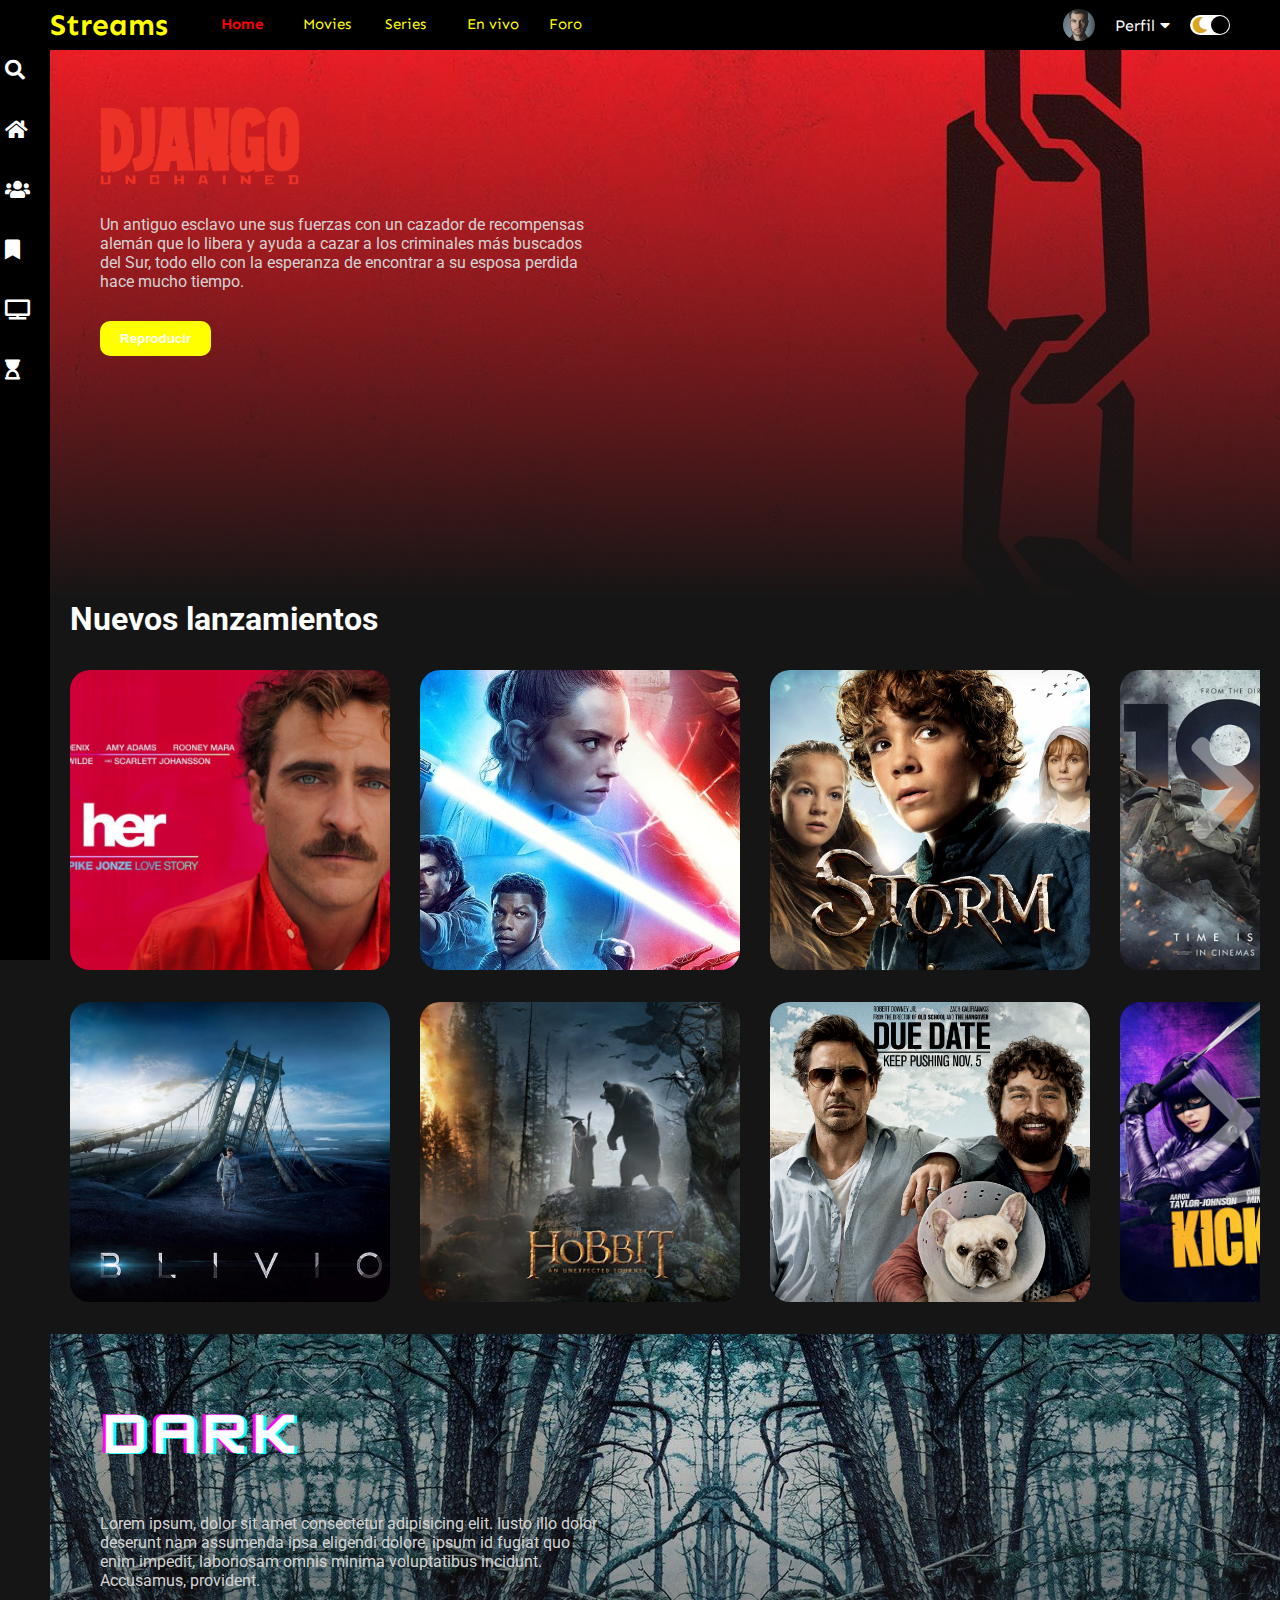
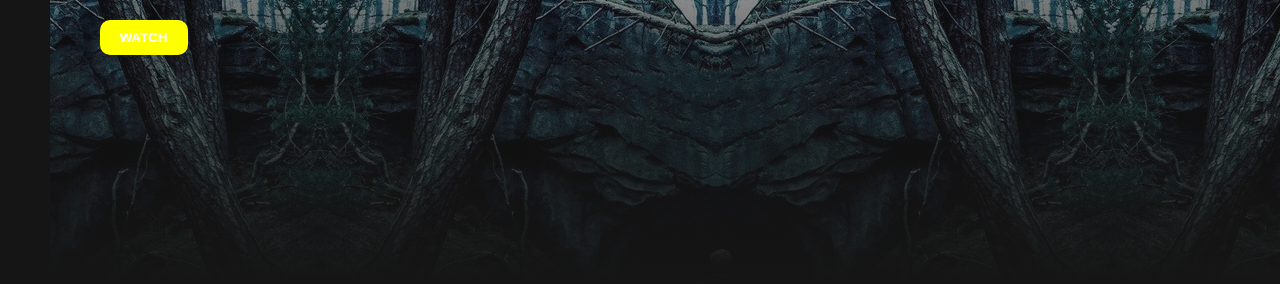
==== index.html @ 4005c440 "Proyecto con solo diseño" ====
<html lang="en">

<head>
    <meta charset="UTF-8">
    <meta http-equiv="X-UA-Compatible" content="IE=edge">
    <meta name="viewport" content="width=device-width, initial-scale=1.0">
    <link rel="stylesheet" href="style.css">
    <link
        href="https://fonts.googleapis.com/css2?family=Roboto:wght@100;300;400;500;700;900&family=Sen:wght@400;700;800&display=swap"
        rel="stylesheet">
    <link rel="stylesheet" href="https://cdnjs.cloudflare.com/ajax/libs/font-awesome/5.15.2/css/all.min.css">
    <title>StreamLigth</title>
</head>

<body>
    <div class="navbar">
        <div class="navbar-container">
            <div class="logo-container">
                <h1 class="logo">Streams</h1>
            </div>
            <div class="menu-container">
                <ul class="menu-list">
                    <a class="menu-list-item active" href="index.html">Home</a>
                    <a class="menu-list-item" href="movies.html">Movies</a>
                    <a class="menu-list-item" href="series.html">Series</a>
                    <a class="menu-list-item">En vivo</a>
                    <a class="menu-list-item">Foro</a>
                </ul>
            </div>
            <div class="profile-container">
                <img class="profile-picture" src="img/profile.jpg" alt="">
                <div class="profile-text-container">
                    <span class="profile-text">Perfil</span>
                    <a class="fas fa-caret-down"></a>
                </div>
                <div class="toggle">
                    <i class="fas fa-moon toggle-icon"></i>
                    <i class="fas fa-sun toggle-icon"></i>
                    <div class="toggle-ball"></div>
                </div>
            </div>
        </div>
    </div>
    <div class="sidebar">
        <a class="left-menu-icon fas fa-search"></a>
        <a class="left-menu-icon fas fa-home" link="index.html"></a>
        <a class="left-menu-icon fas fa-users"></a>
        <a class="left-menu-icon fas fa-bookmark"></a>
        <a class="left-menu-icon fas fa-tv"></a>
        <a class="left-menu-icon fas fa-hourglass-start"></a>
    </div>
    <div class="container">
        <div class="content-container">
            <div class="featured-content"
                style="background: linear-gradient(to bottom, rgba(0,0,0,0), #151515), url('img/f-1.jpg');">
                <img class="featured-title" src="img/f-t-1.png" alt="">
                <p class="featured-desc">Un antiguo esclavo une sus fuerzas con un cazador de recompensas alemán que lo libera y ayuda a cazar a los criminales más buscados del Sur, todo ello con la esperanza de encontrar a su esposa perdida hace mucho tiempo.</p>
                <button class="featured-button">Reproducir</button>
            </div>
            <div class="movie-list-container">
                <h1 class="movie-list-title">Nuevos lanzamientos</h1>
                <div class="movie-list-wrapper">
                    <div class="movie-list">
                        <div class="movie-list-item">
                            <img class="movie-list-item-img" src="img/1.jpeg" alt="">
                            <span class="movie-list-item-title">Her</span>
                            <p class="movie-list-item-desc">En Los Ángeles, Theodore es un escritor desanimado que escribe cartas emotivas para otras personas. Él desarrolla una relación amorosa especial con el sistema operativo de su ordenador y su teléfono, una intuitiva y sensible entidad llamada Samantha.
                            </p>
                            <button class="movie-list-item-button">Reproducir</button>
                        </div>
                        <div class="movie-list-item">
                            <img class="movie-list-item-img" src="img/2.jpeg" alt="">
                            <span class="movie-list-item-title">Star Wars</span>
                            <p class="movie-list-item-desc">Lorem ipsum dolor sit amet consectetur adipisicing elit. At
                                hic fugit similique accusantium.</p>
                            <button class="movie-list-item-button">Reproducir</button>
                        </div>
                        <div class="movie-list-item">
                            <img class="movie-list-item-img" src="img/3.jpg" alt="">
                            <span class="movie-list-item-title">Storm</span>
                            <p class="movie-list-item-desc">Lorem ipsum dolor sit amet consectetur adipisicing elit. At
                                hic fugit similique accusantium.</p>
                            <button class="movie-list-item-button">Reproducir</button>
                        </div>
                        <div class="movie-list-item">
                            <img class="movie-list-item-img" src="img/4.jpg" alt="">
                            <span class="movie-list-item-title">1917</span>
                            <p class="movie-list-item-desc">Lorem ipsum dolor sit amet consectetur adipisicing elit. At
                                hic fugit similique accusantium.</p>
                            <button class="movie-list-item-button">Reproducir</button>
                        </div>
                        <div class="movie-list-item">
                            <img class="movie-list-item-img" src="img/5.jpg" alt="">
                            <span class="movie-list-item-title">Avengers</span>
                            <p class="movie-list-item-desc">Lorem ipsum dolor sit amet consectetur adipisicing elit. At
                                hic fugit similique accusantium.</p>
                            <button class="movie-list-item-button">Reproducir</button>
                        </div>
                        <div class="movie-list-item">
                            <img class="movie-list-item-img" src="img/6.jpg" alt="">
                            <span class="movie-list-item-title">Her</span>
                            <p class="movie-list-item-desc">Lorem ipsum dolor sit amet consectetur adipisicing elit. At
                                hic fugit similique accusantium.</p>
                            <button class="movie-list-item-button">Watch</button>
                        </div>
                        <div class="movie-list-item">
                            <img class="movie-list-item-img" src="img/7.jpg" alt="">
                            <span class="movie-list-item-title">Her</span>
                            <p class="movie-list-item-desc">Lorem ipsum dolor sit amet consectetur adipisicing elit. At
                                hic fugit similique accusantium.</p>
                            <button class="movie-list-item-button">Reproducir</button>
                        </div>
                    </div>
                    <i class="fas fa-chevron-right arrow"></i>
                </div>
            </div>
            <div class="movie-list-container">
                <div class="movie-list-wrapper">
                    <div class="movie-list">
                        <div class="movie-list-item">
                            <img class="movie-list-item-img" src="img/8.jpg" alt="">
                            <span class="movie-list-item-title">Oblivion</span>
                            <p class="movie-list-item-desc">Lorem ipsum dolor sit amet consectetur adipisicing elit. At
                                hic fugit similique accusantium.</p>
                            <button class="movie-list-item-button">Watch</button>
                        </div>
                        <div class="movie-list-item">
                            <img class="movie-list-item-img" src="img/9.jpg" alt="">
                            <span class="movie-list-item-title">El Hobbit</span>
                            <p class="movie-list-item-desc">Lorem ipsum dolor sit amet consectetur adipisicing elit. At
                                hic fugit similique accusantium.</p>
                            <button class="movie-list-item-button">Watch</button>
                        </div>
                        <div class="movie-list-item">
                            <img class="movie-list-item-img" src="img/10.jpg" alt="">
                            <span class="movie-list-item-title">Todo un parto</span>
                            <p class="movie-list-item-desc">Lorem ipsum dolor sit amet consectetur adipisicing elit. At
                                hic fugit similique accusantium.</p>
                            <button class="movie-list-item-button">Watch</button>
                        </div>
                        <div class="movie-list-item">
                            <img class="movie-list-item-img" src="img/11.jpg" alt="">
                            <span class="movie-list-item-title">Kick-Ass 2</span>
                            <p class="movie-list-item-desc">Lorem ipsum dolor sit amet consectetur adipisicing elit. At
                                hic fugit similique accusantium.</p>
                            <button class="movie-list-item-button">Watch</button>
                        </div>
                        <div class="movie-list-item">
                            <img class="movie-list-item-img" src="img/12.jpg" alt="">
                            <span class="movie-list-item-title">Emoji</span>
                            <p class="movie-list-item-desc">Lorem ipsum dolor sit amet consectetur adipisicing elit. At
                                hic fugit similique accusantium.</p>
                            <button class="movie-list-item-button">Watch</button>
                        </div>
                        <div class="movie-list-item">
                            <img class="movie-list-item-img" src="img/17.jpg" alt="">
                            <span class="movie-list-item-title">Her</span>
                            <p class="movie-list-item-desc">Lorem ipsum dolor sit amet consectetur adipisicing elit. At
                                hic fugit similique accusantium.</p>
                            <button class="movie-list-item-button">Watch</button>
                        </div>
                        <div class="movie-list-item">
                            <img class="movie-list-item-img" src="img/18.jpg" alt="">
                            <span class="movie-list-item-title">Her</span>
                            <p class="movie-list-item-desc">Lorem ipsum dolor sit amet consectetur adipisicing elit. At
                                hic fugit similique accusantium.</p>
                            <button class="movie-list-item-button">Watch</button>
                        </div>
                        <div class="movie-list-item">
                            <img class="movie-list-item-img" src="img/19.jpg" alt="">
                            <span class="movie-list-item-title">Her</span>
                            <p class="movie-list-item-desc">Lorem ipsum dolor sit amet consectetur adipisicing elit. At
                                hic fugit similique accusantium.</p>
                            <button class="movie-list-item-button">Watch</button>
                        </div>
                        <div class="movie-list-item">
                            <img class="movie-list-item-img" src="img/7.jpg" alt="">
                            <span class="movie-list-item-title">Her</span>
                            <p class="movie-list-item-desc">Lorem ipsum dolor sit amet consectetur adipisicing elit. At
                                hic fugit similique accusantium.</p>
                            <button class="movie-list-item-button">Watch</button>
                        </div>
                    </div>
                    <i class="fas fa-chevron-right arrow"></i>
                </div>
            </div>
            <div class="featured-content_2"
                style="background: linear-gradient(to bottom, rgba(0,0,0,0), #151515), url('img/f-2.jpg');">
                <img class="featured-title" src="img/f-t-2.png" alt="">
                <p class="featured-desc">Lorem ipsum, dolor sit amet consectetur adipisicing elit. Iusto illo dolor
                    deserunt nam assumenda ipsa eligendi dolore, ipsum id fugiat quo enim impedit, laboriosam omnis
                    minima voluptatibus incidunt. Accusamus, provident.</p>
                <button class="featured-button">WATCH</button>
            </div>
        </div>
    </div>
    <script src="app.js"></script>
</body>

</html>
---- style.css ----
* {
  margin: 0;
}

body {
  font-family: "Roboto", sans-serif;
}

.navbar {
  width: 100%;
  height: 50px;
  background-color: black;
  position: sticky;
  top: 0;
}

.navbar-container {
  display: flex;
  align-items: center;
  grid-template-columns: 1fr auto;
  padding: 0 50px;
  height: 100%;
  color: white;
  font-family: "Sen", sans-serif;
}

.logo-container {
  flex: 1;
}

.logo {
  font-size: 30px;
  color: #ffff00;
}

.menu-container {
  flex: 6;
}

.menu-list {
  display: flex;
  list-style: none;
}

.menu-list-item {
  margin-right: 20px;
  margin-top: 10px;
  cursor: pointer;
  background-color: transparent;
  height: 30px;
  width: 62px;
  color: #ffff00;
  font-size: 15px;
  text-decoration: none;
}

.menu-list-item.active {
  font-weight: bold;
  color: red;
}
.profile-container {
  flex: 2;
  display: flex;
  align-items: center;
  justify-content: flex-end;
}

.profile-text-container {
  margin: 0 20px;
}

.profile-picture {
  width: 32px;
  height: 32px;
  border-radius: 50%;
  object-fit: cover;
}

.toggle {
  width: 40px;
  height: 20px;
  background-color: white;
  border-radius: 30px;
  display: flex;
  align-items: center;
  justify-content: space-around;
  position: relative;
}

.toggle-icon {
  color: goldenrod;
}

.toggle-ball {
  width: 18px;
  height: 18px;
  background-color: black;
  position: absolute;
  right: 1px;
  border-radius: 50%;
  cursor: pointer;
  transition: 1s ease all;
}

.sidebar {
  width: 50px;
  height: 100%;
  background-color: black;
  position: fixed;
  top: 0;
  display: flex;
  flex-direction: column;
  align-items: center;
  padding-top: 60px;
}

.left-menu-icon {
  color: white;
  font-size: 20px;
  margin-bottom: 40px;
  cursor: pointer;
  background-color: transparent;
  width: 40px;
}

.container {
  background-color: #151515;
  min-height: calc(100vh - 50px);
  color: white;
}

.content-container {
  margin-left: 50px;
}

.featured-content {
  height: 50vh;
  padding: 50px;
}

.featured-content_2 {
  height: 50vh;
  padding: 50px;
  margin-top: 2em;
}

.featured-title {
  width: 200px;
}

.featured-desc {
  width: 500px;
  color: lightgray;
  margin: 30px 0;
}

.featured-button {
  background-color: #ffff00;
  color: white;
  padding: 10px 20px;
  border-radius: 10px;
  border: none;
  outline: none;
  font-weight: bold;
}

.movie-list-container {
  padding: 0 20px;
}

.movie-list-wrapper {
  position: relative;
  overflow: hidden;
}

.movie-list {
  display: flex;
  align-items: center;
  height: 300px;
  transform: translateX(0);
  transition: all 1s ease-in-out;
  margin-top: 2em;
}

.movie-list-item {
  margin-right: 30px;
  position: relative;
}

.movie-list-item:hover .movie-list-item-img {
  transform: scale(1.2);
  margin: 0 30px;
  opacity: 0.5;

}

.movie-list-item:hover .movie-list-item-title,
.movie-list-item:hover .movie-list-item-desc,
.movie-list-item:hover .movie-list-item-button {
  opacity: 1;
}

.movie-list-item-img {
  transition: all 1s ease-in-out;
  width: 320px;
  height: 300px;
  object-fit: cover;
  border-radius: 20px;
}

.movie-list-item-title {
  background-color: transparent;
  padding: 0 10px;
  font-size: 32px;
  font-weight: bold;
  position: absolute;
  left: 30px;
  opacity: 0;
  transition: 1s all ease-in-out;

}

.movie-list-item-desc {
  background-color: transparent;
  padding: 10px;
  font-size: 14px;
  position: absolute;
  top: 10%;
  left: 50px;
  width: 230px;
  opacity: 0;
  transition: 1s all ease-in-out;
}

.movie-list-item-button {
  padding: 10px;
  background-color: #ffff00;
  color: white;
  border-radius: 10px;
  outline: none;
  border: none;
  cursor: pointer;
  position: absolute;
  bottom: 20px;
  left: 50px;
  opacity: 0;
  transition: 1s all ease-in-out;
}

.arrow {
  font-size: 120px;
  position: absolute;
  top: 90px;
  right: 0;
  color: lightgray;
  opacity: 0.5;
  cursor: pointer;
}

.container.active {
  background-color: white;
}

.movie-list-title.active {
  color: black;
}

.navbar-container.active {
  background-color: white;

  color: black;
}

.sidebar.active{
    background-color: white;
}

.left-menu-icon.active{
    color: black;
}

.toggle.active{
    background-color: black;
}

.toggle-ball.active{
    background-color: white;
    transform: translateX(-20px);
}

@media only screen and (max-width: 940px){
    .menu-container{
        display: none;
    }
}
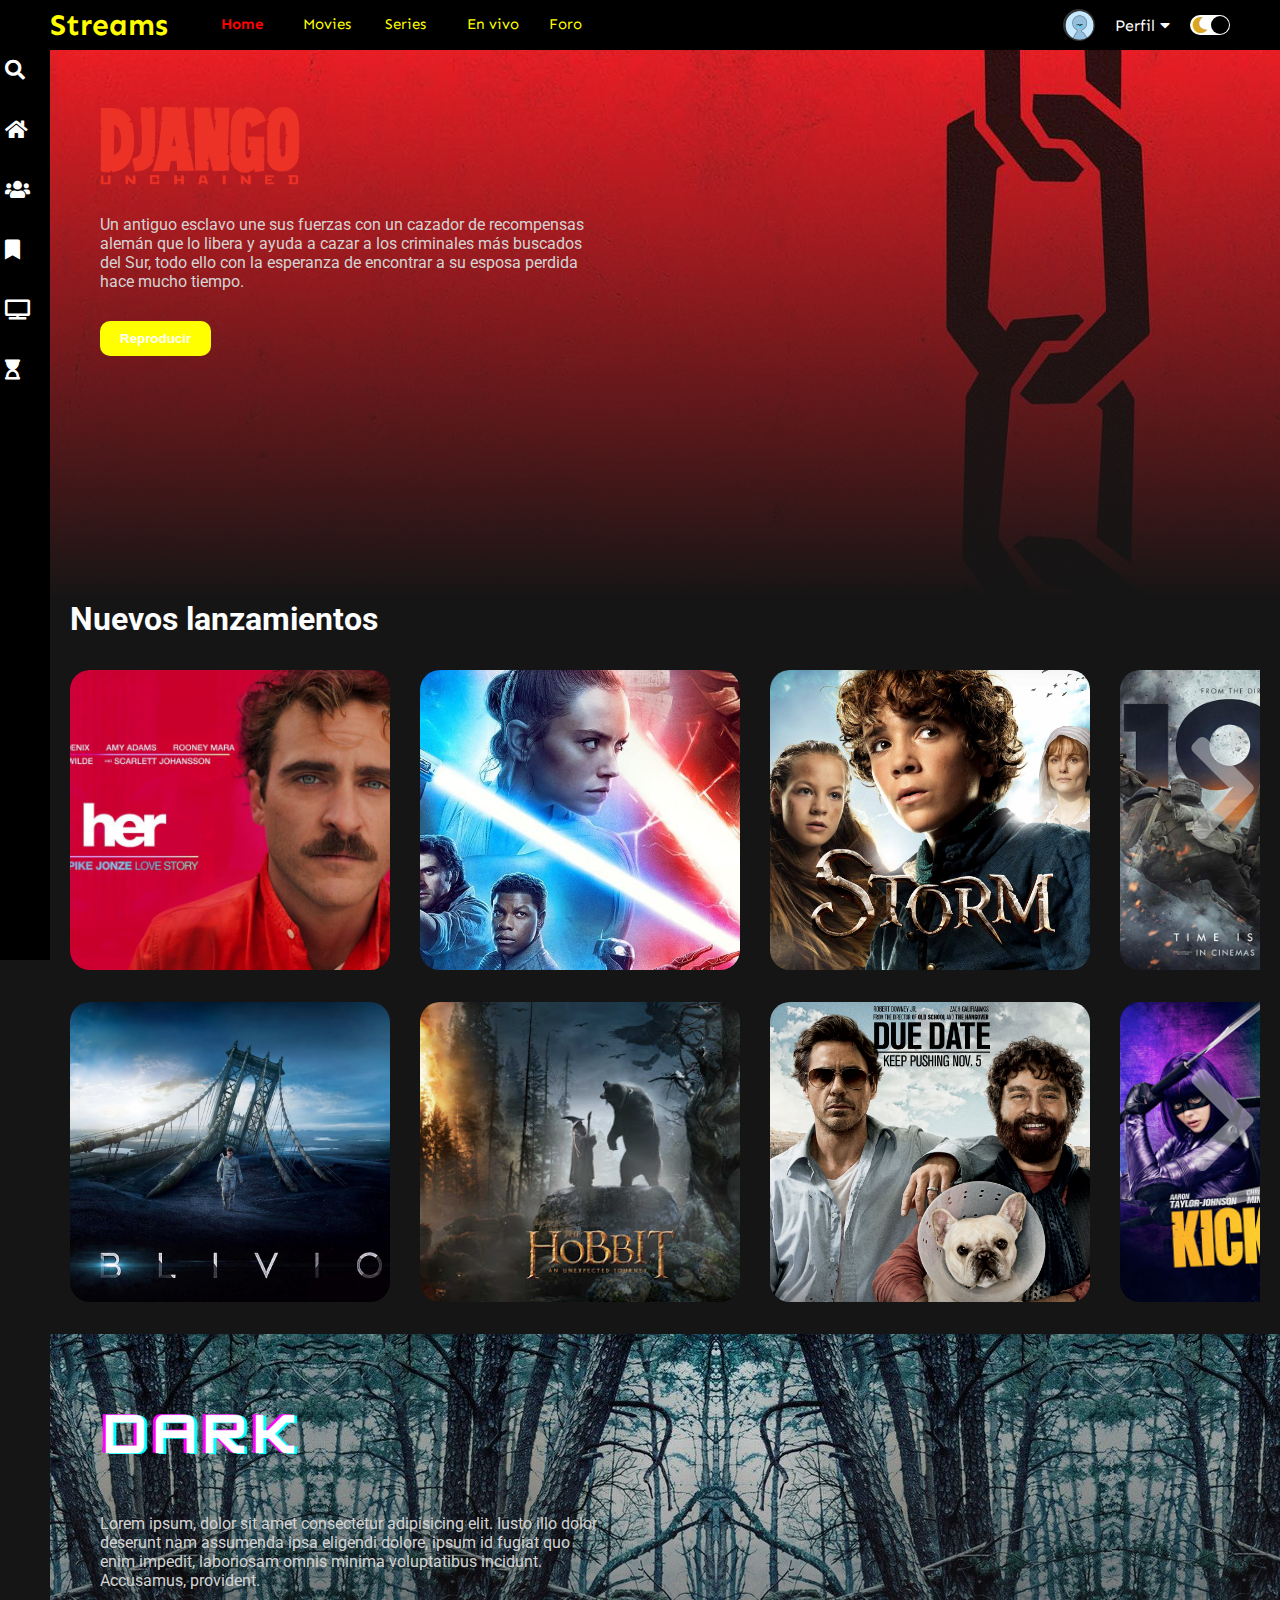
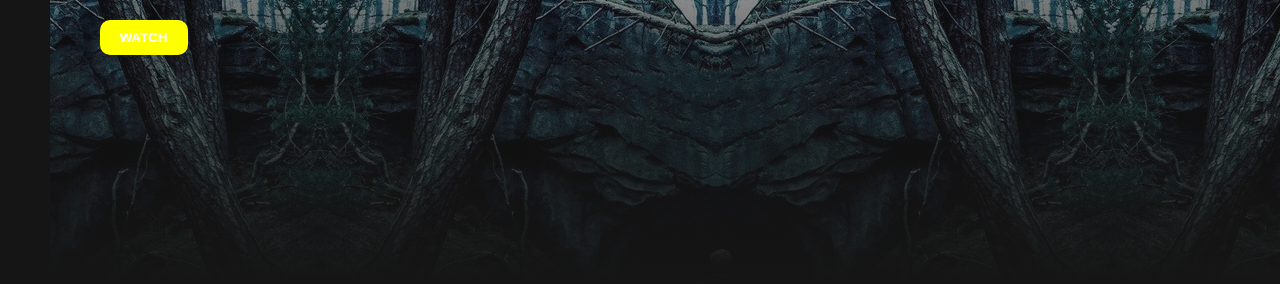
==== commit bd0257a2: "Canales en vivo creados" ====
--- a/index.html
+++ b/index.html
@@ -23,12 +23,12 @@
                     <a class="menu-list-item active" href="index.html">Home</a>
                     <a class="menu-list-item" href="movies.html">Movies</a>
                     <a class="menu-list-item" href="series.html">Series</a>
-                    <a class="menu-list-item">En vivo</a>
+                    <a class="menu-list-item" href="en_vivo.html">En vivo</a>
                     <a class="menu-list-item">Foro</a>
                 </ul>
             </div>
             <div class="profile-container">
-                <img class="profile-picture" src="img/profile.jpg" alt="">
+                <img class="profile-picture" src="img/perfil.png" alt="">
                 <div class="profile-text-container">
                     <span class="profile-text">Perfil</span>
                     <a class="fas fa-caret-down"></a>
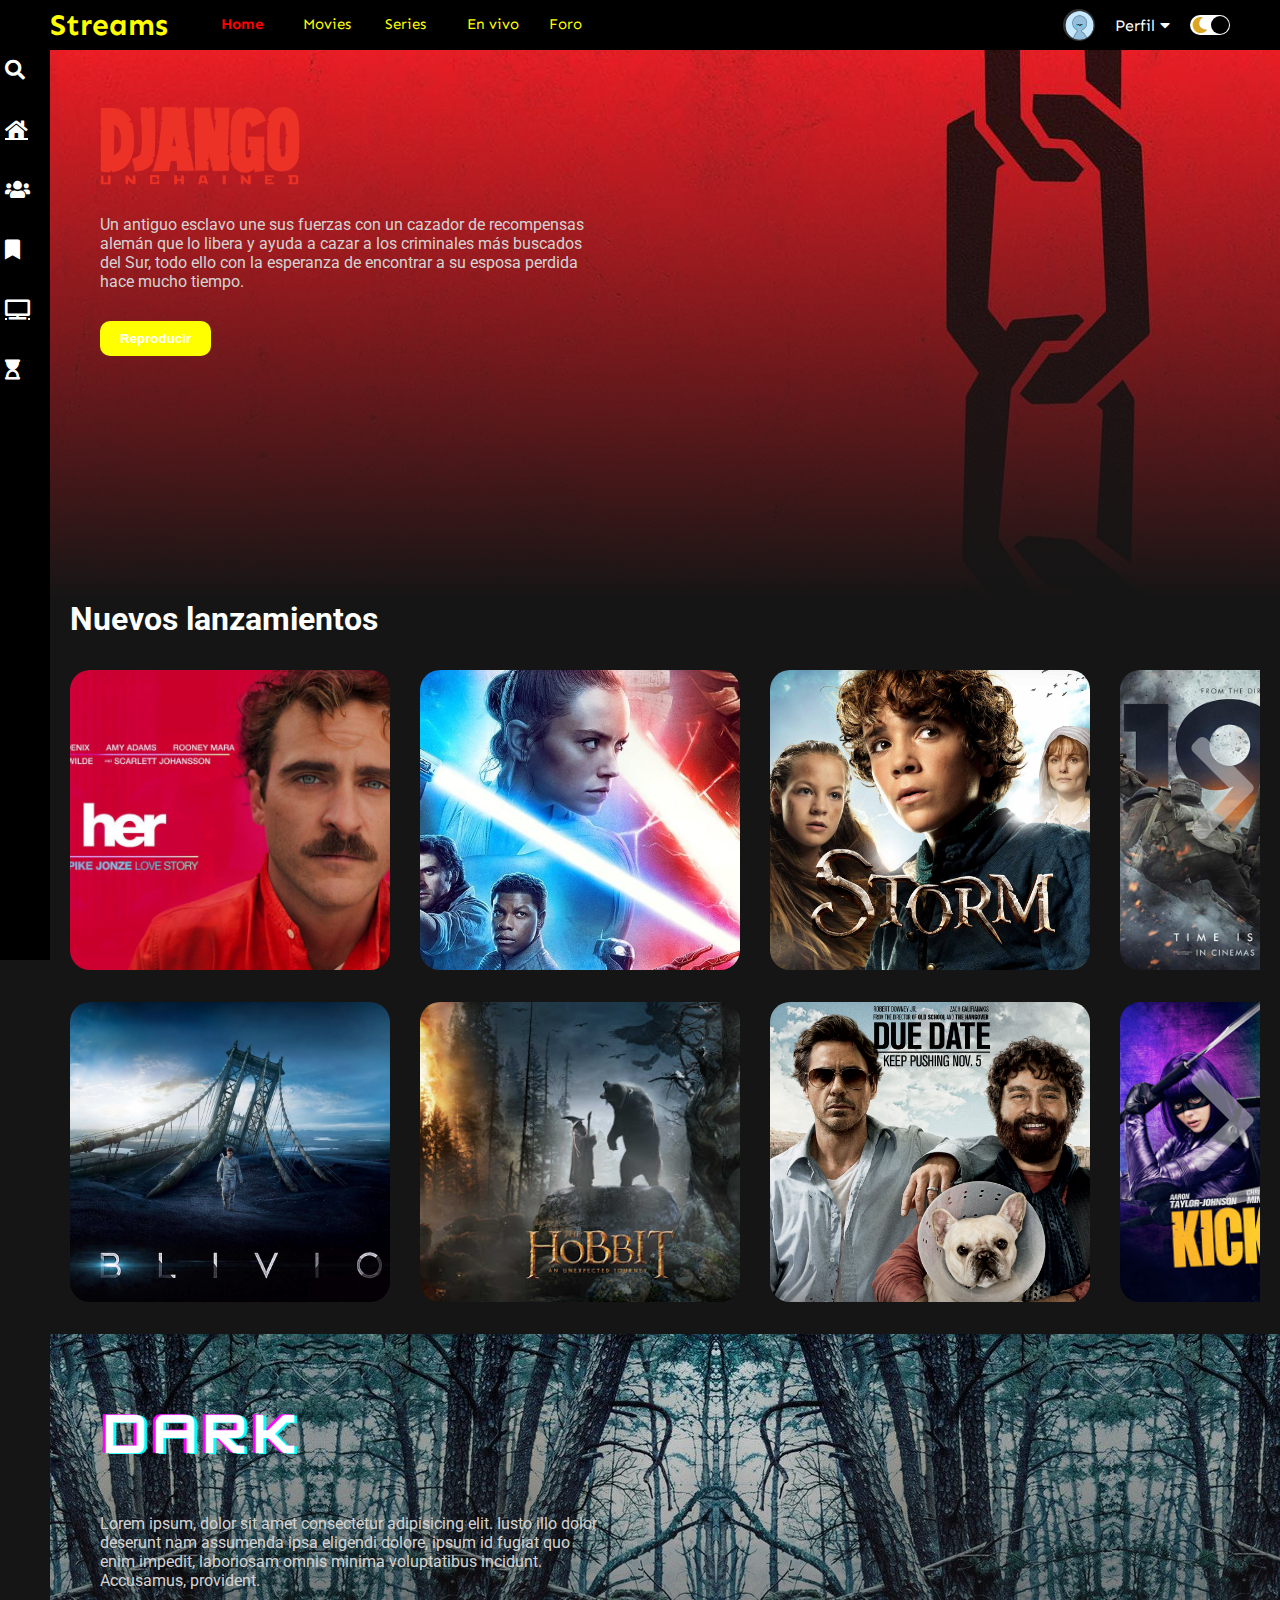
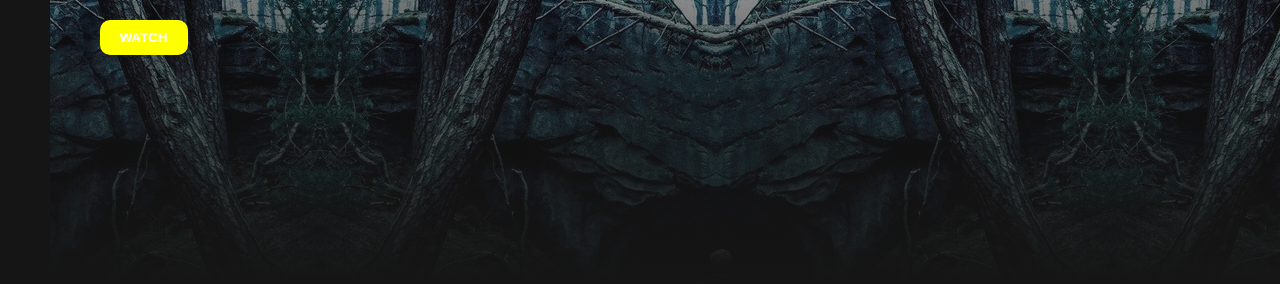
==== commit d36bcdb5: "Ventana de reproduccion" ====
--- a/index.html
+++ b/index.html
@@ -43,10 +43,10 @@
     </div>
     <div class="sidebar">
         <a class="left-menu-icon fas fa-search"></a>
-        <a class="left-menu-icon fas fa-home" link="index.html"></a>
+        <a class="left-menu-icon fas fa-home" href="index.html"></a>
         <a class="left-menu-icon fas fa-users"></a>
         <a class="left-menu-icon fas fa-bookmark"></a>
-        <a class="left-menu-icon fas fa-tv"></a>
+        <a class="left-menu-icon fas fa-tv" href="en_vivo.html"></a>
         <a class="left-menu-icon fas fa-hourglass-start"></a>
     </div>
     <div class="container">
